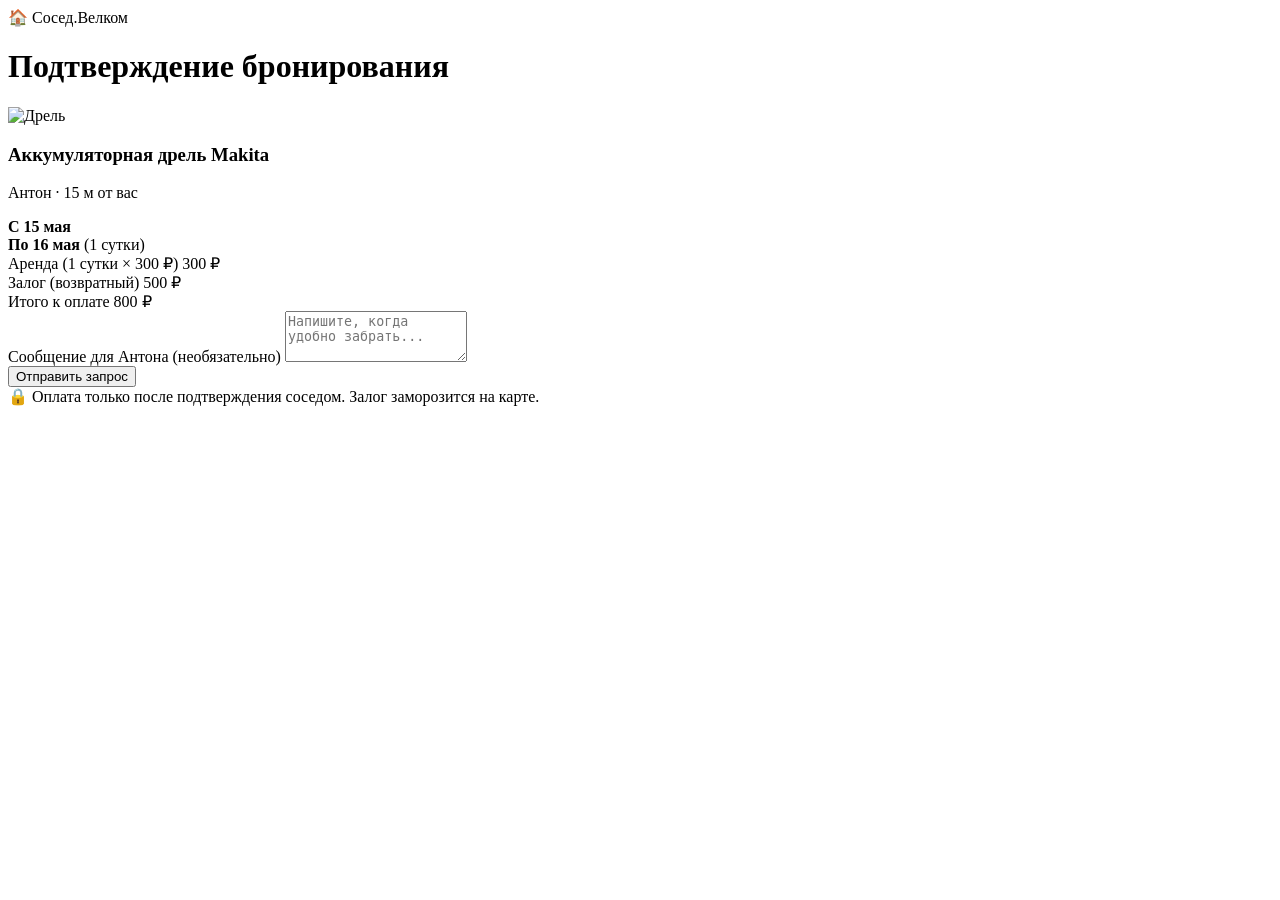
==== booking.html @ e9f6bbb2 "Create booking.html" ====
<!DOCTYPE html>
<html lang="ru">
<head>
    <meta charset="UTF-8">
    <meta name="viewport" content="width=device-width, initial-scale=1.0">
    <title>Бронирование — Сосед.Велком</title>
    <link rel="stylesheet" href="style.css">
</head>
<body>
    <div class="app">
        <header class="header">
            <div class="container">
                <div class="header__inner">
                    <div class="logo">
                        <span class="logo__icon">🏠</span>
                        <span class="logo__text">Сосед.<span class="logo__accent">Велком</span></span>
                    </div>
                </div>
            </div>
        </header>

        <div class="container">
            <div class="booking-container">
                <h1 class="booking-title">Подтверждение бронирования</h1>
                
                <div class="booking-summary">
                    <div class="booking-item">
                        <img src="https://images.unsplash.com/photo-1504148455328-c376907d081c?w=100&h=100&fit=crop" class="booking-item__image" alt="Дрель">
                        <div class="booking-item__info">
                            <h3>Аккумуляторная дрель Makita</h3>
                            <p>Антон · 15 м от вас</p>
                        </div>
                    </div>

                    <div class="booking-dates">
                        <div><strong>С 15 мая</strong></div>
                        <div><strong>По 16 мая</strong> (1 сутки)</div>
                    </div>

                    <div class="booking-price-list">
                        <div class="price-row">
                            <span>Аренда (1 сутки × 300 ₽)</span>
                            <span>300 ₽</span>
                        </div>
                        <div class="price-row">
                            <span>Залог (возвратный)</span>
                            <span>500 ₽</span>
                        </div>
                        <div class="price-row total">
                            <span>Итого к оплате</span>
                            <span>800 ₽</span>
                        </div>
                    </div>

                    <div class="booking-message">
                        <label>Сообщение для Антона (необязательно)</label>
                        <textarea rows="3" placeholder="Напишите, когда удобно забрать..."></textarea>
                    </div>

                    <button class="btn-primary btn-block" onclick="alert('Запрос отправлен! Скоро с вами свяжется сосед ✅')">Отправить запрос</button>
                    <div class="booking-note">
                        🔒 Оплата только после подтверждения соседом. Залог заморозится на карте.
                    </div>
                </div>
            </div>
        </div>
    </div>
    <script src="script.js"></script>
</body>
</html>
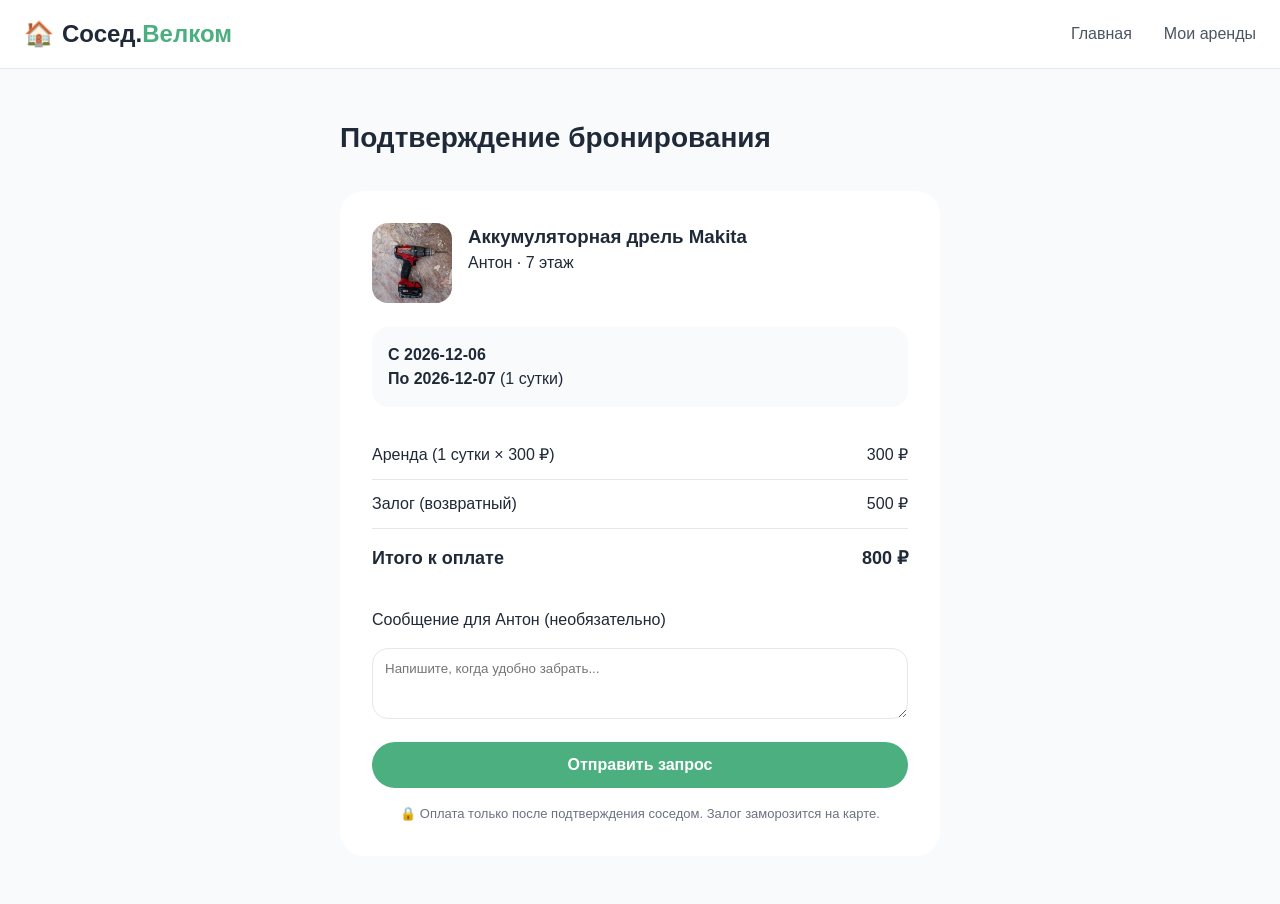
==== commit 064a120f: "Update booking.html" ====
--- a/booking.html
+++ b/booking.html
@@ -15,6 +15,10 @@
                         <span class="logo__icon">🏠</span>
                         <span class="logo__text">Сосед.<span class="logo__accent">Велком</span></span>
                     </div>
+                    <nav class="nav">
+                        <a href="index.html" class="nav__link">Главная</a>
+                        <a href="profile.html" class="nav__link">Мои аренды</a>
+                    </nav>
                 </div>
             </div>
         </header>
@@ -23,48 +27,124 @@
             <div class="booking-container">
                 <h1 class="booking-title">Подтверждение бронирования</h1>
                 
-                <div class="booking-summary">
-                    <div class="booking-item">
-                        <img src="https://images.unsplash.com/photo-1504148455328-c376907d081c?w=100&h=100&fit=crop" class="booking-item__image" alt="Дрель">
-                        <div class="booking-item__info">
-                            <h3>Аккумуляторная дрель Makita</h3>
-                            <p>Антон · 15 м от вас</p>
-                        </div>
-                    </div>
-
-                    <div class="booking-dates">
-                        <div><strong>С 15 мая</strong></div>
-                        <div><strong>По 16 мая</strong> (1 сутки)</div>
-                    </div>
-
-                    <div class="booking-price-list">
-                        <div class="price-row">
-                            <span>Аренда (1 сутки × 300 ₽)</span>
-                            <span>300 ₽</span>
-                        </div>
-                        <div class="price-row">
-                            <span>Залог (возвратный)</span>
-                            <span>500 ₽</span>
-                        </div>
-                        <div class="price-row total">
-                            <span>Итого к оплате</span>
-                            <span>800 ₽</span>
-                        </div>
-                    </div>
-
-                    <div class="booking-message">
-                        <label>Сообщение для Антона (необязательно)</label>
-                        <textarea rows="3" placeholder="Напишите, когда удобно забрать..."></textarea>
-                    </div>
-
-                    <button class="btn-primary btn-block" onclick="alert('Запрос отправлен! Скоро с вами свяжется сосед ✅')">Отправить запрос</button>
-                    <div class="booking-note">
-                        🔒 Оплата только после подтверждения соседом. Залог заморозится на карте.
-                    </div>
+                <div class="booking-summary" id="bookingSummary">
+                    <!-- Сюда динамически подставится информация о товаре -->
                 </div>
             </div>
         </div>
     </div>
+
+    <script>
+        // База данных товаров
+        const itemsDB = {
+            drill: {
+                id: 'drill',
+                name: 'Аккумуляторная дрель Makita',
+                owner: 'Антон',
+                ownerAvatar: 'images/avatar-anton.jpg',
+                pricePerDay: 300,
+                deposit: 500,
+                image: 'images/drill.jpg',
+                floor: 7
+            },
+            snowboard: {
+                id: 'snowboard',
+                name: 'Сноуборд Burton 158 см',
+                owner: 'Екатерина',
+                ownerAvatar: 'images/avatar-ekaterina.jpg',
+                pricePerDay: 500,
+                deposit: 2000,
+                image: 'images/snowboard.jpg',
+                floor: 15
+            },
+            ladder: {
+                id: 'ladder',
+                name: 'Стремянка алюминиевая 4 ступени',
+                owner: 'Олег',
+                ownerAvatar: 'images/avatar-oleg.jpg',
+                pricePerDay: 150,
+                deposit: 500,
+                image: 'images/ladder.jpg',
+                floor: 23
+            },
+            projector: {
+                id: 'projector',
+                name: 'Проектор XGIMI Halo+',
+                owner: 'Максим',
+                ownerAvatar: 'images/avatar-maxim.jpg',
+                pricePerDay: 400,
+                deposit: 3000,
+                image: 'images/projector.jpg',
+                floor: 3
+            }
+        };
+
+        // Получаем ID товара из URL
+        const urlParams = new URLSearchParams(window.location.search);
+        const itemId = urlParams.get('id');
+
+        // Если ID нет или он некорректный — показываем ошибку или перенаправляем
+        let currentItem = itemsDB[itemId];
+        if (!currentItem) {
+            currentItem = itemsDB['drill']; // по умолчанию дрель
+        }
+
+        // Устанавливаем даты
+        const today = new Date();
+        const tomorrow = new Date(today);
+        tomorrow.setDate(tomorrow.getDate() + 1);
+        
+        const startDateStr = today.toISOString().split('T')[0];
+        const endDateStr = tomorrow.toISOString().split('T')[0];
+        
+        // Рассчитываем стоимость
+        const days = 1;
+        const rentPrice = currentItem.pricePerDay * days;
+        const totalPrice = rentPrice + currentItem.deposit;
+
+        // Генерируем HTML для страницы бронирования
+        const bookingHTML = `
+            <div class="booking-item">
+                <img src="${currentItem.image}" class="booking-item__image" alt="${currentItem.name}">
+                <div class="booking-item__info">
+                    <h3>${currentItem.name}</h3>
+                    <p>${currentItem.owner} · ${currentItem.floor} этаж</p>
+                </div>
+            </div>
+
+            <div class="booking-dates">
+                <div><strong>С ${startDateStr}</strong></div>
+                <div><strong>По ${endDateStr}</strong> (${days} сутки)</div>
+            </div>
+
+            <div class="booking-price-list">
+                <div class="price-row">
+                    <span>Аренда (${days} сутки × ${currentItem.pricePerDay} ₽)</span>
+                    <span>${rentPrice} ₽</span>
+                </div>
+                <div class="price-row">
+                    <span>Залог (возвратный)</span>
+                    <span>${currentItem.deposit} ₽</span>
+                </div>
+                <div class="price-row total">
+                    <span>Итого к оплате</span>
+                    <span>${totalPrice} ₽</span>
+                </div>
+            </div>
+
+            <div class="booking-message">
+                <label>Сообщение для ${currentItem.owner} (необязательно)</label>
+                <textarea rows="3" placeholder="Напишите, когда удобно забрать..."></textarea>
+            </div>
+
+            <button class="btn-primary btn-block" onclick="alert('Запрос отправлен! Скоро с вами свяжется ${currentItem.owner} ✅')">Отправить запрос</button>
+            <div class="booking-note">
+                🔒 Оплата только после подтверждения соседом. Залог заморозится на карте.
+            </div>
+        `;
+
+        document.getElementById('bookingSummary').innerHTML = bookingHTML;
+    </script>
     <script src="script.js"></script>
 </body>
 </html>
--- a/style.css
+++ b/style.css
@@ -0,0 +1,689 @@
+* {
+    margin: 0;
+    padding: 0;
+    box-sizing: border-box;
+}
+
+body {
+    font-family: -apple-system, BlinkMacSystemFont, 'Segoe UI', 'Roboto', sans-serif;
+    background: #F9FAFB;
+    color: #1F2937;
+    line-height: 1.5;
+}
+
+.container {
+    max-width: 1280px;
+    margin: 0 auto;
+    padding: 0 24px;
+}
+
+/* ========== HEADER ========== */
+.header {
+    background: white;
+    border-bottom: 1px solid #E5E7EB;
+    position: sticky;
+    top: 0;
+    z-index: 100;
+    backdrop-filter: blur(8px);
+    background: rgba(255,255,255,0.95);
+}
+
+.header__inner {
+    display: flex;
+    justify-content: space-between;
+    align-items: center;
+    padding: 16px 0;
+}
+
+.logo {
+    display: flex;
+    align-items: center;
+    gap: 8px;
+    font-size: 24px;
+    font-weight: 700;
+}
+
+.logo__accent {
+    color: #4CAF80;
+}
+
+.nav {
+    display: flex;
+    gap: 32px;
+}
+
+.nav__link {
+    text-decoration: none;
+    color: #4B5563;
+    font-weight: 500;
+    transition: color 0.2s;
+}
+
+.nav__link:hover, .nav__link.active {
+    color: #4CAF80;
+}
+
+/* ========== HERO ========== */
+.hero {
+    background: linear-gradient(135deg, #F0F9F4 0%, #FFFFFF 100%);
+    padding: 60px 0 40px;
+    text-align: center;
+}
+
+.hero__title {
+    font-size: 48px;
+    font-weight: 800;
+    background: linear-gradient(135deg, #1F2937, #4CAF80);
+    -webkit-background-clip: text;
+    background-clip: text;
+    color: transparent;
+    margin-bottom: 16px;
+}
+
+.hero__subtitle {
+    font-size: 18px;
+    color: #6B7280;
+    margin-bottom: 32px;
+}
+
+.search-bar {
+    max-width: 600px;
+    margin: 0 auto 40px;
+    display: flex;
+    gap: 12px;
+}
+
+.search-bar__input {
+    flex: 1;
+    padding: 14px 20px;
+    border: 2px solid #E5E7EB;
+    border-radius: 48px;
+    font-size: 16px;
+    transition: all 0.2s;
+}
+
+.search-bar__input:focus {
+    outline: none;
+    border-color: #4CAF80;
+    box-shadow: 0 0 0 3px rgba(76,175,128,0.1);
+}
+
+.search-bar__button {
+    background: #4CAF80;
+    color: white;
+    border: none;
+    padding: 14px 32px;
+    border-radius: 48px;
+    font-weight: 600;
+    cursor: pointer;
+    transition: background 0.2s;
+}
+
+.search-bar__button:hover {
+    background: #3d8b66;
+}
+
+.categories {
+    display: flex;
+    justify-content: center;
+    gap: 32px;
+    flex-wrap: wrap;
+}
+
+.categories__item {
+    text-align: center;
+    cursor: pointer;
+    transition: transform 0.2s;
+}
+
+.categories__item:hover {
+    transform: translateY(-4px);
+}
+
+.categories__icon {
+    font-size: 32px;
+    background: white;
+    width: 64px;
+    height: 64px;
+    border-radius: 32px;
+    display: flex;
+    align-items: center;
+    justify-content: center;
+    box-shadow: 0 4px 12px rgba(0,0,0,0.05);
+    margin-bottom: 8px;
+}
+
+/* ========== LISTINGS ========== */
+.listings {
+    padding: 48px 0;
+}
+
+.listings__header {
+    display: flex;
+    justify-content: space-between;
+    align-items: baseline;
+    margin-bottom: 32px;
+    flex-wrap: wrap;
+}
+
+.listings__title {
+    font-size: 28px;
+    font-weight: 700;
+}
+
+.listings__badge {
+    background: #E5F4ED;
+    color: #4CAF80;
+    padding: 4px 12px;
+    border-radius: 20px;
+    font-size: 14px;
+    font-weight: 500;
+}
+
+.cards-grid {
+    display: grid;
+    grid-template-columns: repeat(auto-fill, minmax(300px, 1fr));
+    gap: 32px;
+}
+
+.card {
+    background: white;
+    border-radius: 20px;
+    overflow: hidden;
+    box-shadow: 0 4px 12px rgba(0,0,0,0.05);
+    transition: all 0.3s ease;
+    cursor: pointer;
+}
+
+.card:hover {
+    transform: scale(1.02);
+    box-shadow: 0 12px 24px rgba(0,0,0,0.1);
+}
+
+.card__image {
+    height: 220px;
+    overflow: hidden;
+}
+
+.card__image img {
+    width: 100%;
+    height: 100%;
+    object-fit: cover;
+    transition: transform 0.3s;
+}
+
+.card:hover .card__image img {
+    transform: scale(1.05);
+}
+
+.card__content {
+    padding: 20px;
+}
+
+.card__price {
+    font-size: 24px;
+    font-weight: 700;
+    color: #4CAF80;
+    margin-bottom: 8px;
+}
+
+.card__price span {
+    font-size: 14px;
+    font-weight: 400;
+    color: #6B7280;
+}
+
+.card__title {
+    font-size: 18px;
+    font-weight: 600;
+    margin-bottom: 12px;
+}
+
+.card__owner {
+    display: flex;
+    align-items: center;
+    gap: 8px;
+    margin-bottom: 8px;
+    font-size: 14px;
+    color: #6B7280;
+}
+
+.card__avatar {
+    width: 28px;
+    height: 28px;
+    border-radius: 50%;
+    object-fit: cover;
+}
+
+.card__rating {
+    font-size: 14px;
+    color: #F59E0B;
+}
+
+/* ========== ITEM PAGE ========== */
+.item-layout {
+    display: grid;
+    grid-template-columns: 1fr 1fr;
+    gap: 48px;
+    margin: 48px 0;
+}
+
+.item-gallery img {
+    width: 100%;
+    border-radius: 24px;
+}
+
+.item__price {
+    font-size: 32px;
+    font-weight: 700;
+    color: #4CAF80;
+    margin-bottom: 16px;
+}
+
+.item__title {
+    font-size: 32px;
+    font-weight: 700;
+    margin-bottom: 24px;
+}
+
+.owner-card {
+    display: flex;
+    gap: 16px;
+    padding: 20px;
+    background: #F9FAFB;
+    border-radius: 20px;
+    margin-bottom: 32px;
+}
+
+.owner-card__avatar {
+    width: 64px;
+    height: 64px;
+    border-radius: 50%;
+}
+
+.owner-card__name {
+    font-weight: 600;
+    margin-bottom: 4px;
+}
+
+.owner-card__rating {
+    font-size: 14px;
+    color: #6B7280;
+    margin-bottom: 4px;
+}
+
+.owner-card__verified {
+    color: #4CAF80;
+    font-size: 13px;
+}
+
+.item-tabs {
+    display: flex;
+    gap: 16px;
+    border-bottom: 2px solid #E5E7EB;
+    margin-bottom: 20px;
+}
+
+.item-tab {
+    background: none;
+    border: none;
+    padding: 8px 0;
+    font-size: 16px;
+    font-weight: 500;
+    cursor: pointer;
+    color: #6B7280;
+    transition: all 0.2s;
+}
+
+.item-tab.active {
+    color: #4CAF80;
+    border-bottom: 2px solid #4CAF80;
+    margin-bottom: -2px;
+}
+
+.item-tab-content {
+    display: none;
+    margin-bottom: 32px;
+    line-height: 1.6;
+}
+
+.item-tab-content.active {
+    display: block;
+}
+
+.booking-card {
+    background: #F9FAFB;
+    border-radius: 20px;
+    padding: 24px;
+    margin-top: 24px;
+}
+
+.booking-card__dates {
+    display: grid;
+    grid-template-columns: 1fr 1fr;
+    gap: 16px;
+    margin-bottom: 20px;
+}
+
+.date-field {
+    display: flex;
+    flex-direction: column;
+    gap: 8px;
+}
+
+.date-field label {
+    font-weight: 500;
+    font-size: 14px;
+}
+
+.date-input {
+    padding: 12px;
+    border: 1px solid #E5E7EB;
+    border-radius: 12px;
+    font-size: 14px;
+}
+
+.booking-card__total {
+    display: flex;
+    justify-content: space-between;
+    margin: 20px 0;
+    font-size: 18px;
+}
+
+/* ========== BUTTONS ========== */
+.btn-primary {
+    background: #4CAF80;
+    color: white;
+    border: none;
+    padding: 14px 28px;
+    border-radius: 48px;
+    font-weight: 600;
+    font-size: 16px;
+    cursor: pointer;
+    transition: all 0.2s;
+    width: 100%;
+}
+
+.btn-primary:hover {
+    background: #3d8b66;
+    transform: translateY(-2px);
+    box-shadow: 0 6px 14px rgba(76,175,128,0.3);
+}
+
+.btn-secondary {
+    background: white;
+    color: #4CAF80;
+    border: 2px solid #4CAF80;
+    padding: 12px 24px;
+    border-radius: 48px;
+    font-weight: 600;
+    cursor: pointer;
+}
+
+.btn-small {
+    background: #4CAF80;
+    color: white;
+    border: none;
+    padding: 8px 16px;
+    border-radius: 24px;
+    font-size: 13px;
+    cursor: pointer;
+    margin-top: 8px;
+}
+
+.btn-outline {
+    background: white;
+    border: 1px solid #4CAF80;
+    color: #4CAF80;
+}
+
+/* ========== PROFILE ========== */
+.profile-header {
+    display: flex;
+    align-items: center;
+    gap: 24px;
+    margin: 48px 0 32px;
+    padding: 24px;
+    background: white;
+    border-radius: 24px;
+}
+
+.profile-avatar img {
+    width: 100px;
+    height: 100px;
+    border-radius: 50%;
+    object-fit: cover;
+}
+
+.profile-tabs {
+    display: flex;
+    gap: 16px;
+    border-bottom: 2px solid #E5E7EB;
+    margin-bottom: 32px;
+}
+
+.profile-tab {
+    background: none;
+    border: none;
+    padding: 12px 24px;
+    font-size: 16px;
+    font-weight: 500;
+    cursor: pointer;
+    color: #6B7280;
+    transition: all 0.2s;
+}
+
+.profile-tab.active {
+    color: #4CAF80;
+    border-bottom: 2px solid #4CAF80;
+}
+
+.profile-tab-content {
+    display: none;
+}
+
+.profile-tab-content.active {
+    display: block;
+}
+
+.rental-card {
+    display: flex;
+    gap: 20px;
+    background: white;
+    padding: 20px;
+    border-radius: 20px;
+    margin-bottom: 20px;
+    align-items: center;
+    flex-wrap: wrap;
+}
+
+.rental-card__image {
+    width: 80px;
+    height: 80px;
+    border-radius: 16px;
+    object-fit: cover;
+}
+
+.rental-card__info {
+    flex: 1;
+}
+
+.status-badge {
+    display: inline-block;
+    padding: 4px 12px;
+    border-radius: 20px;
+    font-size: 12px;
+    font-weight: 500;
+    margin: 8px 0;
+}
+
+.status-active {
+    background: #E5F4ED;
+    color: #4CAF80;
+}
+
+.status-completed {
+    background: #E5E7EB;
+    color: #6B7280;
+}
+
+.status-pending {
+    background: #FEF3C7;
+    color: #D97706;
+}
+
+.empty-state {
+    text-align: center;
+    padding: 80px 20px;
+    background: white;
+    border-radius: 24px;
+}
+
+.empty-state__icon {
+    font-size: 64px;
+    display: block;
+    margin-bottom: 16px;
+}
+
+/* ========== BOOKING PAGE ========== */
+.booking-container {
+    max-width: 600px;
+    margin: 48px auto;
+}
+
+.booking-title {
+    font-size: 28px;
+    margin-bottom: 32px;
+}
+
+.booking-summary {
+    background: white;
+    border-radius: 24px;
+    padding: 32px;
+}
+
+.booking-item {
+    display: flex;
+    gap: 16px;
+    margin-bottom: 24px;
+}
+
+.booking-item__image {
+    width: 80px;
+    height: 80px;
+    border-radius: 16px;
+    object-fit: cover;
+}
+
+.booking-dates {
+    background: #F9FAFB;
+    padding: 16px;
+    border-radius: 16px;
+    margin-bottom: 24px;
+}
+
+.booking-price-list {
+    margin-bottom: 24px;
+}
+
+.price-row {
+    display: flex;
+    justify-content: space-between;
+    padding: 12px 0;
+    border-bottom: 1px solid #E5E7EB;
+}
+
+.price-row.total {
+    font-weight: 700;
+    font-size: 18px;
+    border-bottom: none;
+    padding-top: 16px;
+}
+
+.booking-message textarea {
+    width: 100%;
+    padding: 12px;
+    border: 1px solid #E5E7EB;
+    border-radius: 16px;
+    font-family: inherit;
+    margin: 16px 0;
+}
+
+.booking-note {
+    font-size: 13px;
+    color: #6B7280;
+    text-align: center;
+    margin-top: 16px;
+}
+
+/* ========== NO RESULTS ========== */
+.no-results {
+    text-align: center;
+    padding: 40px 20px;
+    background: white;
+    border-radius: 24px;
+    margin-top: 20px;
+}
+
+.no-results__icon {
+    font-size: 48px;
+    display: block;
+    margin-bottom: 16px;
+}
+
+.no-results p {
+    color: #6B7280;
+    font-size: 16px;
+}
+
+/* ========== ADAPTIVE (MOBILE) ========== */
+@media (max-width: 768px) {
+    .container {
+        padding: 0 16px;
+    }
+
+    .hero__title {
+        font-size: 32px;
+    }
+
+    .cards-grid {
+        grid-template-columns: 1fr;
+        gap: 20px;
+    }
+
+    .item-layout {
+        grid-template-columns: 1fr;
+        gap: 24px;
+    }
+
+    .profile-header {
+        flex-direction: column;
+        text-align: center;
+    }
+
+    .rental-card {
+        flex-direction: column;
+        text-align: center;
+    }
+
+    .booking-card__dates {
+        grid-template-columns: 1fr;
+    }
+
+    .categories {
+        gap: 20px;
+    }
+
+    .search-bar {
+        flex-direction: column;
+    }
+
+    .search-bar__button {
+        width: 100%;
+    }
+}
+
+.btn-block {
+    display: block;
+    width: 100%;
+}
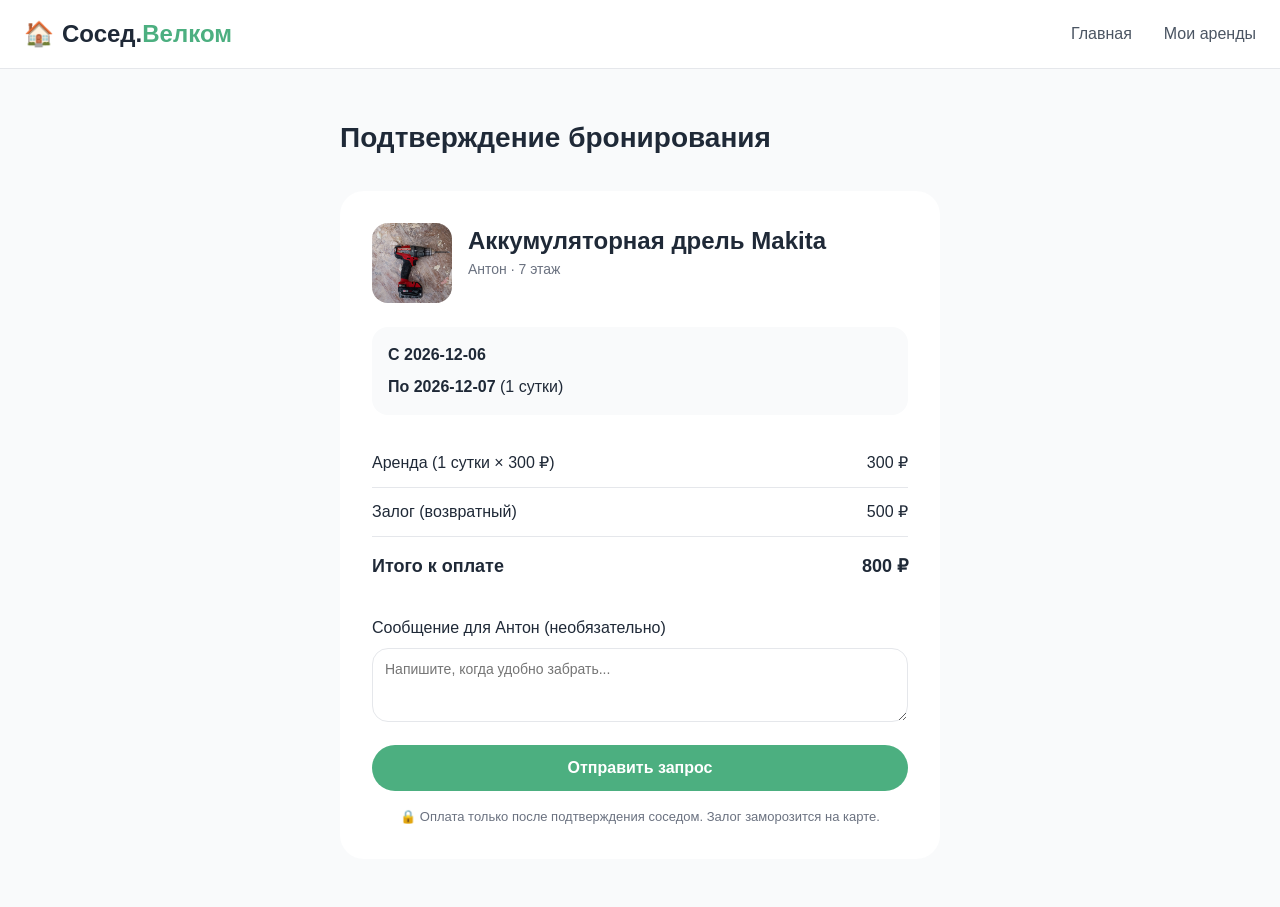
==== commit 2b9ccfdb: "Update booking.html" ====
--- a/booking.html
+++ b/booking.html
@@ -7,15 +7,18 @@
     <link rel="stylesheet" href="style.css">
 </head>
 <body>
+    <!-- Skip link -->
+    <a href="#main-content" class="skip-link">Перейти к основному содержанию</a>
+
     <div class="app">
-        <header class="header">
+        <header class="header" role="banner" aria-label="Шапка сайта">
             <div class="container">
                 <div class="header__inner">
                     <div class="logo">
-                        <span class="logo__icon">🏠</span>
+                        <span class="logo__icon" aria-hidden="true">🏠</span>
                         <span class="logo__text">Сосед.<span class="logo__accent">Велком</span></span>
                     </div>
-                    <nav class="nav">
+                    <nav class="nav" role="navigation" aria-label="Главное меню">
                         <a href="index.html" class="nav__link">Главная</a>
                         <a href="profile.html" class="nav__link">Мои аренды</a>
                     </nav>
@@ -23,16 +26,54 @@
             </div>
         </header>
 
-        <div class="container">
-            <div class="booking-container">
-                <h1 class="booking-title">Подтверждение бронирования</h1>
-                
-                <div class="booking-summary" id="bookingSummary">
-                    <!-- Сюда динамически подставится информация о товаре -->
+        <main id="main-content" role="main">
+            <div class="container">
+                <div class="booking-container">
+                    <h1 class="booking-title">Подтверждение бронирования</h1>
+                    
+                    <div class="booking-summary" id="bookingSummary" role="form" aria-label="Форма бронирования">
+                        <!-- Сюда динамически подставится информация о товаре -->
+                    </div>
                 </div>
             </div>
-        </div>
+        </main>
     </div>
+
+    <style>
+        .skip-link {
+            position: absolute;
+            top: -100%;
+            left: 50%;
+            transform: translateX(-50%);
+            background: #4CAF80;
+            color: white;
+            padding: 12px 24px;
+            border-radius: 8px;
+            z-index: 1000;
+            text-decoration: none;
+            font-weight: 600;
+        }
+        .skip-link:focus {
+            top: 16px;
+        }
+        a:focus-visible,
+        button:focus-visible,
+        input:focus-visible,
+        [tabindex]:focus-visible {
+            outline: 3px solid #4CAF80;
+            outline-offset: 2px;
+        }
+        .visually-hidden {
+            position: absolute !important;
+            width: 1px !important;
+            height: 1px !important;
+            margin: -1px !important;
+            padding: 0 !important;
+            overflow: hidden !important;
+            clip: rect(0, 0, 0, 0) !important;
+            border: 0 !important;
+        }
+    </style>
 
     <script>
         // База данных товаров
@@ -83,13 +124,11 @@
         const urlParams = new URLSearchParams(window.location.search);
         const itemId = urlParams.get('id');
 
-        // Если ID нет или он некорректный — показываем ошибку или перенаправляем
         let currentItem = itemsDB[itemId];
         if (!currentItem) {
-            currentItem = itemsDB['drill']; // по умолчанию дрель
+            currentItem = itemsDB['drill'];
         }
 
-        // Устанавливаем даты
         const today = new Date();
         const tomorrow = new Date(today);
         tomorrow.setDate(tomorrow.getDate() + 1);
@@ -97,48 +136,57 @@
         const startDateStr = today.toISOString().split('T')[0];
         const endDateStr = tomorrow.toISOString().split('T')[0];
         
-        // Рассчитываем стоимость
         const days = 1;
         const rentPrice = currentItem.pricePerDay * days;
         const totalPrice = rentPrice + currentItem.deposit;
 
-        // Генерируем HTML для страницы бронирования
         const bookingHTML = `
             <div class="booking-item">
                 <img src="${currentItem.image}" class="booking-item__image" alt="${currentItem.name}">
                 <div class="booking-item__info">
-                    <h3>${currentItem.name}</h3>
+                    <h2 class="booking-item__title">${currentItem.name}</h2>
                     <p>${currentItem.owner} · ${currentItem.floor} этаж</p>
                 </div>
             </div>
 
-            <div class="booking-dates">
+            <div class="booking-dates" role="group" aria-label="Даты бронирования">
                 <div><strong>С ${startDateStr}</strong></div>
                 <div><strong>По ${endDateStr}</strong> (${days} сутки)</div>
             </div>
 
-            <div class="booking-price-list">
-                <div class="price-row">
-                    <span>Аренда (${days} сутки × ${currentItem.pricePerDay} ₽)</span>
-                    <span>${rentPrice} ₽</span>
+            <div class="booking-price-list" role="table" aria-label="Расчёт стоимости">
+                <div class="price-row" role="row">
+                    <span role="cell">Аренда (${days} сутки × ${currentItem.pricePerDay} ₽)</span>
+                    <span role="cell">${rentPrice} ₽</span>
                 </div>
-                <div class="price-row">
-                    <span>Залог (возвратный)</span>
-                    <span>${currentItem.deposit} ₽</span>
+                <div class="price-row" role="row">
+                    <span role="cell">Залог (возвратный)</span>
+                    <span role="cell">${currentItem.deposit} ₽</span>
                 </div>
-                <div class="price-row total">
-                    <span>Итого к оплате</span>
-                    <span>${totalPrice} ₽</span>
+                <div class="price-row total" role="row">
+                    <span role="cell">Итого к оплате</span>
+                    <span role="cell">${totalPrice} ₽</span>
                 </div>
             </div>
 
             <div class="booking-message">
-                <label>Сообщение для ${currentItem.owner} (необязательно)</label>
-                <textarea rows="3" placeholder="Напишите, когда удобно забрать..."></textarea>
+                <label for="messageInput">Сообщение для ${currentItem.owner} (необязательно)</label>
+                <textarea 
+                    id="messageInput" 
+                    rows="3" 
+                    placeholder="Напишите, когда удобно забрать..."
+                    aria-label="Сообщение для владельца"
+                ></textarea>
             </div>
 
-            <button class="btn-primary btn-block" onclick="alert('Запрос отправлен! Скоро с вами свяжется ${currentItem.owner} ✅')">Отправить запрос</button>
-            <div class="booking-note">
+            <button 
+                class="btn-primary btn-block" 
+                onclick="alert('Запрос отправлен! Скоро с вами свяжется ${currentItem.owner} ✅')"
+                aria-label="Отправить запрос на бронирование"
+            >
+                Отправить запрос
+            </button>
+            <div class="booking-note" role="note">
                 🔒 Оплата только после подтверждения соседом. Залог заморозится на карте.
             </div>
         `;
--- a/style.css
+++ b/style.css
@@ -86,9 +86,10 @@
     margin-bottom: 32px;
 }
 
+/* ========== SEARCH BAR ========== */
 .search-bar {
     max-width: 600px;
-    margin: 0 auto 40px;
+    margin: 0 auto 20px;
     display: flex;
     gap: 12px;
 }
@@ -123,34 +124,24 @@
     background: #3d8b66;
 }
 
-.categories {
-    display: flex;
-    justify-content: center;
-    gap: 32px;
-    flex-wrap: wrap;
-}
-
-.categories__item {
+/* ========== NO RESULTS ========== */
+.no-results {
     text-align: center;
-    cursor: pointer;
-    transition: transform 0.2s;
-}
-
-.categories__item:hover {
-    transform: translateY(-4px);
-}
-
-.categories__icon {
-    font-size: 32px;
+    padding: 40px 20px;
     background: white;
-    width: 64px;
-    height: 64px;
-    border-radius: 32px;
-    display: flex;
-    align-items: center;
-    justify-content: center;
-    box-shadow: 0 4px 12px rgba(0,0,0,0.05);
-    margin-bottom: 8px;
+    border-radius: 24px;
+    margin-top: 20px;
+}
+
+.no-results__icon {
+    font-size: 48px;
+    display: block;
+    margin-bottom: 16px;
+}
+
+.no-results p {
+    color: #6B7280;
+    font-size: 16px;
 }
 
 /* ========== LISTINGS ========== */
@@ -299,6 +290,7 @@
     width: 64px;
     height: 64px;
     border-radius: 50%;
+    object-fit: cover;
 }
 
 .owner-card__name {
@@ -388,6 +380,13 @@
     justify-content: space-between;
     margin: 20px 0;
     font-size: 18px;
+}
+
+.booking-card__hint {
+    font-size: 12px;
+    color: #6B7280;
+    text-align: center;
+    margin-top: 12px;
 }
 
 /* ========== BUTTONS ========== */
@@ -429,6 +428,11 @@
     font-size: 13px;
     cursor: pointer;
     margin-top: 8px;
+    transition: all 0.2s;
+}
+
+.btn-small:hover {
+    background: #3d8b66;
 }
 
 .btn-outline {
@@ -437,7 +441,16 @@
     color: #4CAF80;
 }
 
-/* ========== PROFILE ========== */
+.btn-outline:hover {
+    background: #F0F9F4;
+}
+
+.btn-block {
+    display: block;
+    width: 100%;
+}
+
+/* ========== PROFILE PAGE ========== */
 .profile-header {
     display: flex;
     align-items: center;
@@ -453,6 +466,15 @@
     height: 100px;
     border-radius: 50%;
     object-fit: cover;
+}
+
+.profile-info h1 {
+    font-size: 24px;
+    margin-bottom: 4px;
+}
+
+.profile-info p {
+    color: #6B7280;
 }
 
 .profile-tabs {
@@ -508,13 +530,23 @@
     flex: 1;
 }
 
+.rental-card__info h3 {
+    margin-bottom: 4px;
+}
+
+.rental-card__info p {
+    color: #6B7280;
+    font-size: 14px;
+    margin-bottom: 8px;
+}
+
 .status-badge {
     display: inline-block;
     padding: 4px 12px;
     border-radius: 20px;
     font-size: 12px;
     font-weight: 500;
-    margin: 8px 0;
+    margin: 8px 8px 8px 0;
 }
 
 .status-active {
@@ -530,19 +562,6 @@
 .status-pending {
     background: #FEF3C7;
     color: #D97706;
-}
-
-.empty-state {
-    text-align: center;
-    padding: 80px 20px;
-    background: white;
-    border-radius: 24px;
-}
-
-.empty-state__icon {
-    font-size: 64px;
-    display: block;
-    margin-bottom: 16px;
 }
 
 /* ========== BOOKING PAGE ========== */
@@ -575,6 +594,15 @@
     object-fit: cover;
 }
 
+.booking-item__info h3 {
+    margin-bottom: 4px;
+}
+
+.booking-item__info p {
+    color: #6B7280;
+    font-size: 14px;
+}
+
 .booking-dates {
     background: #F9FAFB;
     padding: 16px;
@@ -582,6 +610,14 @@
     margin-bottom: 24px;
 }
 
+.booking-dates div {
+    margin-bottom: 8px;
+}
+
+.booking-dates div:last-child {
+    margin-bottom: 0;
+}
+
 .booking-price-list {
     margin-bottom: 24px;
 }
@@ -598,6 +634,16 @@
     font-size: 18px;
     border-bottom: none;
     padding-top: 16px;
+}
+
+.booking-message {
+    margin: 16px 0;
+}
+
+.booking-message label {
+    display: block;
+    font-weight: 500;
+    margin-bottom: 8px;
 }
 
 .booking-message textarea {
@@ -606,7 +652,13 @@
     border: 1px solid #E5E7EB;
     border-radius: 16px;
     font-family: inherit;
-    margin: 16px 0;
+    font-size: 14px;
+    resize: vertical;
+}
+
+.booking-message textarea:focus {
+    outline: none;
+    border-color: #4CAF80;
 }
 
 .booking-note {
@@ -614,26 +666,6 @@
     color: #6B7280;
     text-align: center;
     margin-top: 16px;
-}
-
-/* ========== NO RESULTS ========== */
-.no-results {
-    text-align: center;
-    padding: 40px 20px;
-    background: white;
-    border-radius: 24px;
-    margin-top: 20px;
-}
-
-.no-results__icon {
-    font-size: 48px;
-    display: block;
-    margin-bottom: 16px;
-}
-
-.no-results p {
-    color: #6B7280;
-    font-size: 16px;
 }
 
 /* ========== ADAPTIVE (MOBILE) ========== */
@@ -646,6 +678,10 @@
         font-size: 32px;
     }
 
+    .hero__subtitle {
+        font-size: 16px;
+    }
+
     .cards-grid {
         grid-template-columns: 1fr;
         gap: 20px;
@@ -654,6 +690,15 @@
     .item-layout {
         grid-template-columns: 1fr;
         gap: 24px;
+        margin: 24px 0;
+    }
+
+    .item__title {
+        font-size: 24px;
+    }
+
+    .item__price {
+        font-size: 28px;
     }
 
     .profile-header {
@@ -670,10 +715,6 @@
         grid-template-columns: 1fr;
     }
 
-    .categories {
-        gap: 20px;
-    }
-
     .search-bar {
         flex-direction: column;
     }
@@ -681,9 +722,91 @@
     .search-bar__button {
         width: 100%;
     }
-}
-
-.btn-block {
-    display: block;
-    width: 100%;
-}
+
+    .listings__title {
+        font-size: 24px;
+    }
+
+    .booking-container {
+        margin: 24px auto;
+    }
+
+    .booking-summary {
+        padding: 20px;
+    }
+
+    .booking-title {
+        font-size: 24px;
+    }
+
+    .profile-tabs {
+        gap: 8px;
+    }
+
+    .profile-tab {
+        padding: 8px 16px;
+        font-size: 14px;
+    }
+}
+
+/* ========== UTILITIES ========== */
+.text-center {
+    text-align: center;
+}
+
+.mt-16 {
+    margin-top: 16px;
+}
+
+.mb-16 {
+    margin-bottom: 16px;
+}
+
+/* ========== ACCESSIBILITY ========== */
+
+/* Skip link - для пропуска навигации */
+.skip-link {
+    position: absolute;
+    top: -100%;
+    left: 50%;
+    transform: translateX(-50%);
+    background: #4CAF80;
+    color: white;
+    padding: 12px 24px;
+    border-radius: 8px;
+    z-index: 1000;
+    text-decoration: none;
+    font-weight: 600;
+}
+
+.skip-link:focus {
+    top: 16px;
+}
+
+/* Скрытый визуально, но доступный для скринридеров */
+.visually-hidden {
+    position: absolute !important;
+    width: 1px !important;
+    height: 1px !important;
+    margin: -1px !important;
+    padding: 0 !important;
+    overflow: hidden !important;
+    clip: rect(0, 0, 0, 0) !important;
+    border: 0 !important;
+}
+
+/* Фокус для клавиатурной навигации */
+a:focus-visible,
+button:focus-visible,
+input:focus-visible,
+[tabindex]:focus-visible {
+    outline: 3px solid #4CAF80;
+    outline-offset: 2px;
+}
+
+/* Карточки при фокусе с клавиатуры */
+.card .card__image:focus-visible {
+    outline: 3px solid #4CAF80;
+    outline-offset: 4px;
+    border-radius: 20px;
+}
